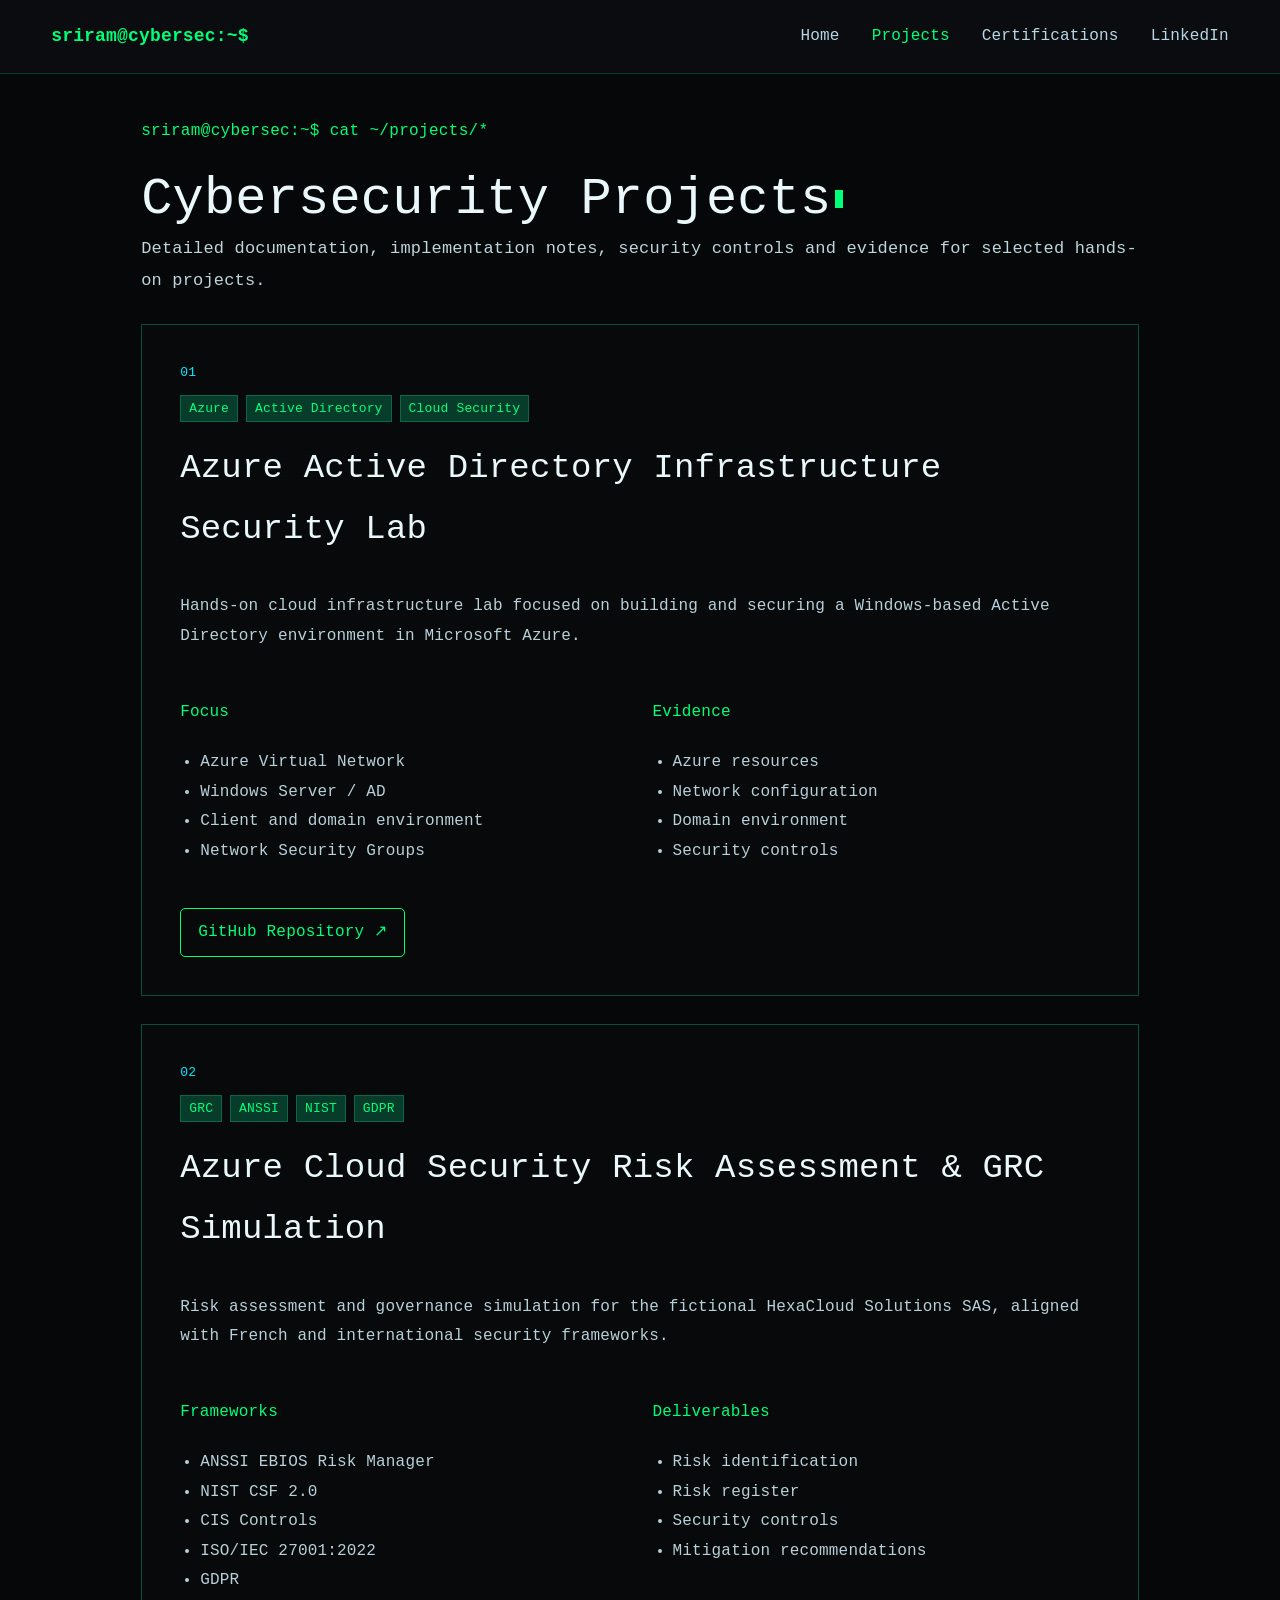
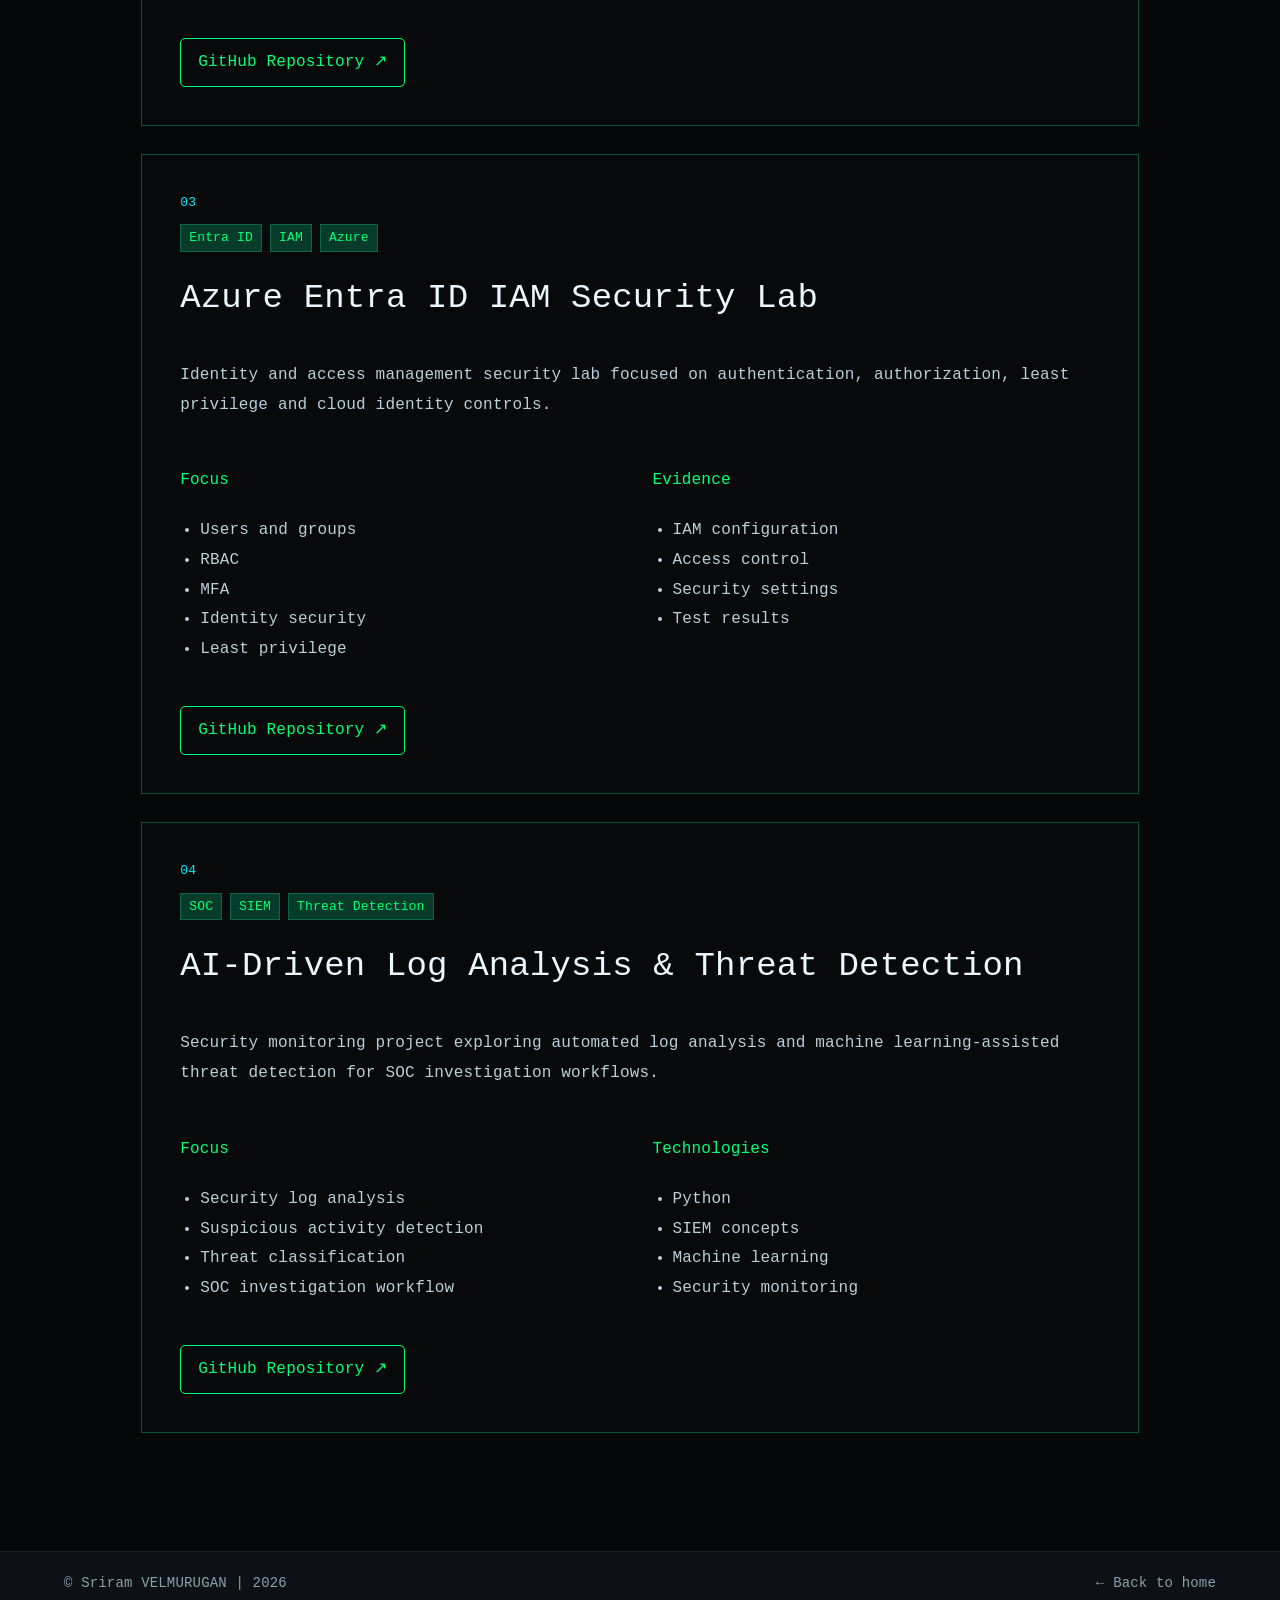
==== projects.html @ 2fcb0ab3 "Update portfolio" ====
<!DOCTYPE html>
<html lang="en">
<head>
  <meta charset="UTF-8">
  <meta name="viewport" content="width=device-width, initial-scale=1.0">
  <title>Projects | Sriram VELMURUGAN</title>
  <link rel="stylesheet" href="assets/style.css">
</head>
<body>
  <div class="scanlines"></div>
  <header class="topbar">
    <a class="brand" href="index.html">sriram@cybersec:~$</a>
    <nav><a href="index.html">Home</a><a class="active" href="projects.html">Projects</a><a href="certifications.html">Certifications</a><a href="https://www.linkedin.com/in/sriram57" target="_blank" rel="noreferrer">LinkedIn</a></nav>
  </header>
  <main class="subpage">
    <div class="section-command">sriram@cybersec:~$ cat ~/projects/*</div>
    <h1>Cybersecurity Projects<span class="cursor"></span></h1>
    <p class="section-lead">Detailed documentation, implementation notes, security controls and evidence for selected hands-on projects.</p>

    <article id="azure-ad" class="detail-card">
      <div class="project-number">01</div><div class="tag-row"><span>Azure</span><span>Active Directory</span><span>Cloud Security</span></div>
      <h2>Azure Active Directory Infrastructure Security Lab</h2>
      <p>Hands-on cloud infrastructure lab focused on building and securing a Windows-based Active Directory environment in Microsoft Azure.</p>
      <div class="detail-grid"><div><h4>Focus</h4><ul><li>Azure Virtual Network</li><li>Windows Server / AD</li><li>Client and domain environment</li><li>Network Security Groups</li></ul></div><div><h4>Evidence</h4><ul><li>Azure resources</li><li>Network configuration</li><li>Domain environment</li><li>Security controls</li></ul></div></div>
      <a class="btn" href="https://github.com/srividho/cloud-ad-identity-security-lab" target="_blank" rel="noreferrer">GitHub Repository ↗</a>
    </article>

    <article id="grc" class="detail-card">
      <div class="project-number">02</div><div class="tag-row"><span>GRC</span><span>ANSSI</span><span>NIST</span><span>GDPR</span></div>
      <h2>Azure Cloud Security Risk Assessment &amp; GRC Simulation</h2>
      <p>Risk assessment and governance simulation for the fictional HexaCloud Solutions SAS, aligned with French and international security frameworks.</p>
      <div class="detail-grid"><div><h4>Frameworks</h4><ul><li>ANSSI EBIOS Risk Manager</li><li>NIST CSF 2.0</li><li>CIS Controls</li><li>ISO/IEC 27001:2022</li><li>GDPR</li></ul></div><div><h4>Deliverables</h4><ul><li>Risk identification</li><li>Risk register</li><li>Security controls</li><li>Mitigation recommendations</li></ul></div></div>
      <a class="btn" href="https://github.com/srividho/hexacloud-azure-cloud-security-risk-assessment" target="_blank" rel="noreferrer">GitHub Repository ↗</a>
    </article>

    <article id="entra-id" class="detail-card">
      <div class="project-number">03</div><div class="tag-row"><span>Entra ID</span><span>IAM</span><span>Azure</span></div>
      <h2>Azure Entra ID IAM Security Lab</h2>
      <p>Identity and access management security lab focused on authentication, authorization, least privilege and cloud identity controls.</p>
      <div class="detail-grid"><div><h4>Focus</h4><ul><li>Users and groups</li><li>RBAC</li><li>MFA</li><li>Identity security</li><li>Least privilege</li></ul></div><div><h4>Evidence</h4><ul><li>IAM configuration</li><li>Access control</li><li>Security settings</li><li>Test results</li></ul></div></div>
      <a class="btn" href="https://github.com/srividho/hexacloud-entra-id-iam-security-lab" target="_blank" rel="noreferrer">GitHub Repository ↗</a>
    </article>

    <article id="log-analysis" class="detail-card">
      <div class="project-number">04</div><div class="tag-row"><span>SOC</span><span>SIEM</span><span>Threat Detection</span></div>
      <h2>AI-Driven Log Analysis &amp; Threat Detection</h2>
      <p>Security monitoring project exploring automated log analysis and machine learning-assisted threat detection for SOC investigation workflows.</p>
      <div class="detail-grid"><div><h4>Focus</h4><ul><li>Security log analysis</li><li>Suspicious activity detection</li><li>Threat classification</li><li>SOC investigation workflow</li></ul></div><div><h4>Technologies</h4><ul><li>Python</li><li>SIEM concepts</li><li>Machine learning</li><li>Security monitoring</li></ul></div></div>
      <a class="btn" href="https://github.com/srividho/AI-Driven-Log-Analysis-Threat-Detection" target="_blank" rel="noreferrer">GitHub Repository ↗</a>
    </article>
  </main>
  <footer><span>© Sriram VELMURUGAN | 2026</span><a href="index.html">← Back to home</a></footer>
</body>
</html>
---- assets/style.css ----
:root{
  --bg:#050708;--panel:#090b0d;--panel2:#101419;--green:#00ff78;--cyan:#00eaff;
  --text:#b8d7e5;--muted:#71909e;--border:#063d2a;--white:#eaf7fb;
  --max:1400px;
}
*{box-sizing:border-box}html{scroll-behavior:smooth}body{margin:0;background:var(--bg);color:var(--text);font-family:"Courier New",Consolas,monospace;line-height:1.7}
a{color:inherit;text-decoration:none}.scanlines{position:fixed;inset:0;pointer-events:none;z-index:50;background:repeating-linear-gradient(0deg,rgba(255,255,255,.018) 0,rgba(255,255,255,.018) 1px,transparent 1px,transparent 4px);opacity:.35}
.topbar{position:sticky;top:0;z-index:40;min-height:64px;padding:0 4%;display:flex;align-items:center;justify-content:space-between;background:rgba(11,13,17,.96);border-bottom:1px solid var(--border);backdrop-filter:blur(10px)}
.brand{color:var(--green);font-size:18px}.topbar nav{display:flex;gap:32px;font-size:16px}.topbar nav a:hover,.topbar nav a.active{color:var(--green)}.menu-btn{display:none;background:none;border:0;color:var(--green);font-size:22px}
main{max-width:var(--max);margin:auto;padding:45px 4% 90px}.terminal-panel{border:1px solid #0c7a4c;border-radius:4px;background:linear-gradient(180deg,#06120e,#080a0c);padding:38px;margin-bottom:100px;box-shadow:0 0 50px rgba(0,255,120,.04)}
.terminal-command,.section-command{color:var(--green);font-size:18px;margin-bottom:42px}.hero-grid{display:grid;grid-template-columns:1.5fr .5fr;gap:50px;align-items:center}.eyebrow{color:var(--cyan);font-size:15px;letter-spacing:1.2px}h1,h2,h3{font-weight:500;margin-top:0}h1{font-size:68px;line-height:1.05;color:var(--white);margin:18px 0}h1 span,h2{color:var(--cyan)}h2{font-size:34px;margin-bottom:32px}h3{color:var(--green);font-size:21px;line-height:1.35}.hero-role{max-width:760px;font-size:20px}.actions{display:flex;gap:12px;flex-wrap:wrap;margin:26px 0}.btn{display:inline-block;border:1px solid var(--green);border-radius:5px;padding:9px 17px;color:var(--green);font-size:16px;transition:.2s}.btn:hover{background:rgba(0,255,120,.08);transform:translateY(-1px)}.btn.primary{background:var(--green);color:#001b0d}.status-line{font-size:16px;color:var(--muted)}.dot{display:inline-block;width:8px;height:8px;border-radius:50%;background:var(--green);box-shadow:0 0 9px var(--green);margin-right:8px}.profile-box{display:flex;justify-content:center}.profile-placeholder{width:260px;height:310px;border:1px solid #145c43;background:#0c1114;display:flex;flex-direction:column;justify-content:center;align-items:center;color:var(--green);font-size:11px}.avatar{width:150px;height:150px;border:1px solid var(--green);border-radius:50%;display:grid;place-items:center;color:var(--cyan);font-size:38px;margin-bottom:20px}
.section{margin-bottom:115px}.section-lead{max-width:900px;margin:-8px 0 34px}.about-grid{display:grid;grid-template-columns:1.3fr .7fr;gap:30px}.terminal-copy,.focus-card,.project-card,.cert-card,.skill-card,.timeline-item,.detail-card{border:1px solid #075133;background:#07090b}.terminal-copy,.focus-card{padding:34px}.focus-card .mini-title{color:var(--green);margin-bottom:15px}.focus-card ul{margin:0;padding-left:20px}.focus-card li{margin:7px 0}
.featured-card{border:1px solid #0b9d61;display:grid;grid-template-columns:1.35fr .65fr;background:#080b0d}.featured-main{padding:32px}.featured-main h3{font-size:29px}.featured-main p{max-width:720px}.tag-row{display:flex;gap:8px;flex-wrap:wrap;margin-bottom:16px}.tag-row span{font-size:11px;padding:3px 8px;background:#073c2b;color:var(--green);border:1px solid #0a6646}.metrics{display:grid;grid-template-columns:1fr 1fr;gap:1px;background:#082116}.metrics div{background:#12161b;display:grid;place-items:center;align-content:center;min-height:130px;text-align:center}.metrics strong{color:var(--cyan);font-size:21px}.metrics span{font-size:11px;margin-top:5px}
.project-grid{display:grid;grid-template-columns:1fr 1fr;gap:24px}.project-card{padding:34px;min-height:360px;position:relative}.project-number{color:var(--cyan);font-size:13px;margin-bottom:12px}.project-card p{min-height:110px}.stack{color:#84a7b5;font-size:13px;border-top:1px dashed #17372a;padding-top:14px;margin-top:14px}.text-link{display:inline-block;color:var(--green);font-size:13px;margin-top:18px}.text-link:hover{color:var(--cyan)}
.cert-grid{display:grid;grid-template-columns:repeat(3,1fr);gap:22px}.cert-grid.full{grid-template-columns:repeat(3,1fr)}.cert-card{padding:25px;min-height:290px}.cert-icon{display:block;color:var(--cyan);font-size:12px;margin-bottom:15px}.cert-category{font-size:13px;color:var(--green);display:block;margin-bottom:12px}.cert-card strong{color:var(--white);font-size:13px}.cert-card p{font-size:15px;color:#9bb9c5}.skill-grid{display:grid;grid-template-columns:repeat(4,1fr);gap:16px}.skill-card{padding:28px}.skill-icon{font-size:34px;margin-bottom:10px}.skill-card h3{font-size:21px}.skill-card p{font-size:15px}
.timeline{display:grid;gap:15px}.timeline-item{display:grid;grid-template-columns:150px 1fr;gap:25px;padding:28px}.timeline-item .time{color:var(--cyan);font-size:15px}.timeline-item h3{margin-bottom:3px}.timeline-item p{margin:0}.timeline-item span{font-size:11px;color:var(--muted)}
.contact{border-top:1px solid var(--border);padding-top:55px}.subpage{max-width:1100px}.subpage h1{font-size:52px}.detail-card{padding:38px;margin:28px 0}.detail-card h2{color:var(--white);font-size:34px}.detail-grid{display:grid;grid-template-columns:1fr 1fr;gap:25px;margin:25px 0}.detail-grid h4{color:var(--green);font-weight:normal}.detail-grid ul{padding-left:20px}.secondary{min-height:240px}
footer{border-top:1px solid #17221e;background:#0d1015;padding:20px 5%;display:flex;justify-content:space-between;color:#86a2ad;font-size:15px}
.cursor{display:inline-block;width:8px;height:18px;background:var(--green);margin-left:4px;vertical-align:middle;animation:blink 1s steps(2,end) infinite}@keyframes blink{50%{opacity:0}}
@media(max-width:850px){.topbar nav{display:none}.menu-btn{display:block}.hero-grid,.about-grid,.featured-card,.detail-grid{grid-template-columns:1fr}.project-grid,.cert-grid,.cert-grid.full{grid-template-columns:1fr 1fr}.skill-grid{grid-template-columns:1fr 1fr}.profile-box{justify-content:flex-start}.metrics{min-height:220px}h1{font-size:43px}}
@media(max-width:560px){main{padding:24px 18px 50px}.project-grid,.cert-grid,.cert-grid.full,.skill-grid{grid-template-columns:1fr}.terminal-panel{padding:20px}.hero-role{font-size:15px}.subpage h1{font-size:34px}.timeline-item{grid-template-columns:1fr;gap:5px}footer{flex-direction:column;gap:8px}}


/* Larger desktop presentation */
@media (min-width: 1100px) {
  .topbar { min-height: 74px; }
  .hero-role { max-width: 850px; }
  .section-lead { font-size: 16px; line-height: 1.9; }
  .project-card p, .cert-card p, .skill-card p { font-size: 15px; line-height: 1.8; }
  .project-card, .cert-card { border-radius: 3px; }
  .project-grid { gap: 30px; }
  .cert-grid { gap: 28px; }
  .skill-grid { gap: 22px; }
}

@media (max-width: 850px) {
  h1 { font-size: 50px; }
  h2 { font-size: 30px; }
  .hero-role { font-size: 16px; }
}

@media (max-width: 560px) {
  main { padding: 28px 18px 60px; }
  h1 { font-size: 40px; }
  h2 { font-size: 27px; }
  .hero-role { font-size: 15px; }
}


/* =========================
   Readability pass
   ========================= */
body {
  font-size: 17px;
  line-height: 1.8;
}

.topbar .brand {
  font-size: 18px;
  font-weight: 600;
}

.topbar nav a {
  font-size: 16px;
}

.terminal-command,
.section-command {
  font-size: 16px;
  line-height: 1.7;
}

.eyebrow {
  font-size: 15px;
  font-weight: 600;
}

.hero-role {
  font-size: 19px;
  line-height: 1.85;
  color: #c6dce4;
}

.status-line {
  font-size: 15px;
  line-height: 1.7;
  color: #9ab5c0;
}

.section-lead {
  font-size: 17px;
  line-height: 1.85;
  color: #b8d0d9;
}

.terminal-copy p {
  font-size: 17px;
  line-height: 1.9;
}

.focus-card li {
  font-size: 16px;
  line-height: 1.8;
}

.tag-row span,
.cert-category,
.project-number {
  font-size: 13px;
  line-height: 1.5;
}

.project-card p,
.cert-card p,
.skill-card p,
.detail-card p,
.detail-grid li {
  font-size: 16px;
  line-height: 1.85;
  color: #b8d0d9;
}

.stack {
  font-size: 14px;
  line-height: 1.7;
}

.text-link {
  font-size: 16px;
  font-weight: 600;
}

.cert-card strong {
  font-size: 15px;
}

.skill-card h3 {
  font-size: 20px;
}

.skill-card p {
  font-size: 15px;
}

.timeline-item .time {
  font-size: 14px;
}

.timeline-item p {
  font-size: 16px;
}

.timeline-item span {
  font-size: 14px;
  line-height: 1.7;
}

.detail-grid h4 {
  font-size: 16px;
}

footer {
  font-size: 14px;
}

@media (max-width: 850px) {
  body { font-size: 16px; }
  .hero-role { font-size: 17px; }
  .status-line { font-size: 14px; }
  .section-lead { font-size: 16px; }
}

@media (max-width: 560px) {
  body { font-size: 15px; }
  .terminal-command,
  .section-command { font-size: 14px; }
  .hero-role { font-size: 16px; }
  .status-line { font-size: 14px; }
  .section-lead { font-size: 15px; }
  .project-card p,
  .cert-card p,
  .skill-card p,
  .detail-card p,
  .detail-grid li { font-size: 15px; }
}


/* Certification page — clean professional layout */
.cert-grid.full {
  grid-template-columns: repeat(3, minmax(0, 1fr));
  gap: 20px;
  align-items: stretch;
}

.cert-card {
  padding: 24px 25px;
  min-height: 270px;
  display: flex;
  flex-direction: column;
  justify-content: flex-start;
}

.cert-card h2 {
  font-size: 22px;
  line-height: 1.35;
  margin: 0 0 8px;
  color: #eaf7fb;
}

.cert-card .cert-category {
  font-size: 12px;
  line-height: 1.4;
  letter-spacing: .3px;
  margin: 0 0 10px;
}

.cert-card .cert-icon {
  font-size: 11px;
  margin: 0 0 8px;
}

.cert-card strong {
  font-size: 14px;
  line-height: 1.5;
  margin-bottom: 8px;
}

.cert-card p {
  font-size: 14px;
  line-height: 1.65;
  margin: 0 0 18px;
  color: #a9c5cf;
}

.cert-card .btn {
  align-self: flex-start;
  margin-top: auto;
  font-size: 13px;
  padding: 7px 13px;
}

.cert-card.secondary {
  min-height: 245px;
}

.subpage > .section-lead {
  margin-bottom: 28px;
}

@media (max-width: 950px) {
  .cert-grid.full {
    grid-template-columns: repeat(2, minmax(0, 1fr));
  }
}

@media (max-width: 600px) {
  .cert-grid.full {
    grid-template-columns: 1fr;
    gap: 16px;
  }
  .cert-card,
  .cert-card.secondary {
    min-height: 0;
  }
  .cert-card h2 {
    font-size: 21px;
  }
}


/* Final certification typography cleanup */
.subpage .section-command {
  margin-bottom: 28px;
}
.subpage h1 {
  margin-bottom: 14px;
}
.cert-grid.full {
  grid-template-columns: repeat(3, minmax(0, 1fr));
  gap: 22px;
}
.cert-card {
  padding: 24px;
  min-height: 260px;
}
.cert-card h2 {
  font-size: 22px;
  line-height: 1.35;
  margin: 0 0 8px;
  color: #eaf7fb;
}
.cert-card .cert-category {
  font-size: 12px;
  line-height: 1.4;
  margin-bottom: 10px;
}
.cert-card p {
  font-size: 14px;
  line-height: 1.65;
  margin: 0 0 18px;
  color: #a9c5cf;
}
.cert-card .btn {
  margin-top: auto;
  align-self: flex-start;
  font-size: 13px;
  padding: 7px 13px;
}
.cert-card.secondary {
  min-height: 240px;
}
@media (max-width: 950px) {
  .cert-grid.full { grid-template-columns: repeat(2, minmax(0, 1fr)); }
}
@media (max-width: 600px) {
  .cert-grid.full { grid-template-columns: 1fr; gap: 16px; }
  .cert-card, .cert-card.secondary { min-height: 0; }
}


/* Dedicated page navigation and clean certification grid */
.section-more {
  display: flex;
  justify-content: center;
  margin-top: 26px;
}
.cert-grid.full {
  grid-template-columns: repeat(3, minmax(0, 1fr));
  gap: 22px;
  align-items: stretch;
}
.cert-grid.full .cert-card {
  min-height: 270px;
}
.cert-grid.full .cert-card h2 {
  font-size: 22px;
  line-height: 1.35;
}
.cert-grid.full .cert-card p {
  font-size: 14px;
  line-height: 1.65;
}
.cert-grid.full .cert-card .btn {
  margin-top: auto;
}
@media (max-width: 950px) {
  .cert-grid.full { grid-template-columns: repeat(2, minmax(0, 1fr)); }
}
@media (max-width: 600px) {
  .cert-grid.full { grid-template-columns: 1fr; }
}


/* Final hero and defensive-security presentation */
.hero-grid {
  grid-template-columns: 1fr;
}
.social-links {
  display: flex;
  align-items: center;
  gap: 16px;
  margin: 28px 0 20px;
}
.social-icon {
  width: 48px;
  height: 48px;
  display: grid;
  place-items: center;
  border: 1px solid var(--green);
  border-radius: 5px;
  color: var(--green);
  background: rgba(0,255,120,.02);
  transition: .2s ease;
}
.social-icon:hover {
  color: var(--cyan);
  border-color: var(--cyan);
  background: rgba(0,234,255,.05);
  transform: translateY(-2px);
}
.social-icon svg {
  width: 23px;
  height: 23px;
  fill: currentColor;
}
.skill-grid {
  grid-template-columns: repeat(4, minmax(0, 1fr));
}
.skill-card {
  min-height: 245px;
}
.skill-card p {
  line-height: 1.75;
}
@media (max-width: 950px) {
  .skill-grid { grid-template-columns: repeat(2, minmax(0, 1fr)); }
}
@media (max-width: 600px) {
  .skill-grid { grid-template-columns: 1fr; }
  .social-icon { width: 44px; height: 44px; }
}


/* Experience & education — detailed professional presentation */
.experience-list {
  display: grid;
  gap: 26px;
}
.experience-card {
  border: 1px solid #075133;
  background: #07090b;
  padding: 30px;
}
.experience-header {
  display: flex;
  justify-content: space-between;
  gap: 25px;
  align-items: flex-start;
  border-bottom: 1px solid #143126;
  padding-bottom: 20px;
  margin-bottom: 20px;
}
.experience-type {
  color: var(--green);
  font-size: 12px;
  letter-spacing: 1px;
  font-weight: 600;
}
.experience-header h3 {
  color: var(--cyan);
  font-size: 25px;
  margin: 7px 0 2px;
}
.experience-header .role {
  color: #e1f0f4;
  font-size: 16px;
  margin: 0;
}
.experience-header .period {
  color: #8da9b4;
  font-size: 14px;
  margin: 3px 0 0;
}
.experience-number {
  color: var(--cyan);
  font-size: 14px;
  border: 1px solid #075133;
  padding: 5px 9px;
}
.experience-project {
  display: flex;
  gap: 12px;
  flex-wrap: wrap;
  font-size: 15px;
  margin-bottom: 16px;
}
.experience-project strong {
  color: var(--green);
  font-weight: 600;
}
.experience-summary {
  color: #c2d8df;
  font-size: 16px;
  line-height: 1.8;
  max-width: 1000px;
}
.experience-columns {
  display: grid;
  grid-template-columns: 1.35fr .65fr;
  gap: 34px;
  margin-top: 25px;
}
.experience-columns h4,
.education-focus strong {
  color: var(--green);
  font-size: 16px;
  font-weight: 600;
  margin: 0 0 12px;
}
.experience-columns ul {
  margin: 0;
  padding-left: 20px;
}
.experience-columns li {
  color: #afc9d2;
  font-size: 14px;
  line-height: 1.75;
  margin-bottom: 8px;
}
.skill-pills {
  display: flex;
  gap: 8px;
  flex-wrap: wrap;
}
.skill-pills span {
  border: 1px solid #18543d;
  background: #0a1712;
  color: #b8d7e5;
  padding: 5px 9px;
  font-size: 12px;
  line-height: 1.4;
}
.curriculum-grid {
  display: grid;
  grid-template-columns: 1fr 1fr;
  gap: 22px;
  margin-top: 24px;
}
.curriculum-year {
  border: 1px solid #123d2c;
  background: #090d0e;
  padding: 22px;
}
.curriculum-year h4 {
  color: var(--cyan);
  font-size: 17px;
  margin: 0 0 14px;
}
.curriculum-year ul {
  margin: 0;
  padding-left: 19px;
}
.curriculum-year li {
  color: #b3ced7;
  font-size: 14px;
  line-height: 1.7;
  margin-bottom: 6px;
}
.education-focus {
  border-top: 1px dashed #174431;
  margin-top: 24px;
  padding-top: 20px;
}
@media (max-width: 850px) {
  .experience-columns,
  .curriculum-grid {
    grid-template-columns: 1fr;
  }
}
@media (max-width: 560px) {
  .experience-card {
    padding: 22px;
  }
  .experience-header {
    gap: 12px;
  }
  .experience-header h3 {
    font-size: 21px;
  }
  .experience-columns li,
  .curriculum-year li {
    font-size: 13px;
  }
}


/* =========================================================
   High-clarity portfolio pass
   Designed for large desktop / high-DPI displays
   ========================================================= */
html {
  scroll-behavior: smooth;
  -webkit-font-smoothing: antialiased;
  text-rendering: optimizeLegibility;
}

body {
  font-size: 17px;
  line-height: 1.8;
  letter-spacing: .01em;
}

main {
  max-width: 1440px;
}

.section {
  margin-bottom: 120px;
}

.section-command {
  font-size: 16px;
  line-height: 1.6;
  letter-spacing: .02em;
}

.section h2 {
  font-size: 38px;
  line-height: 1.2;
  letter-spacing: .01em;
}

.section-lead {
  max-width: 1050px;
  font-size: 17px;
  line-height: 1.85;
  color: #bfd5dd;
}

/* Timeline */
.timeline {
  position: relative;
  margin-top: 48px;
  padding-left: 190px;
}

.timeline::before {
  content: "";
  position: absolute;
  left: 170px;
  top: 0;
  bottom: 0;
  width: 1px;
  background: #164d38;
}

.timeline-entry {
  position: relative;
  display: grid;
  grid-template-columns: 1fr;
  margin-bottom: 38px;
}

.timeline-date {
  position: absolute;
  left: -190px;
  top: 27px;
  width: 150px;
  color: #8fb5c2;
  font-size: 13px;
  line-height: 1.5;
  letter-spacing: .7px;
  text-align: right;
  font-weight: 600;
}

.timeline-marker {
  position: absolute;
  left: -27px;
  top: 28px;
  width: 12px;
  height: 12px;
  border: 2px solid #00ff78;
  background: #050708;
  border-radius: 50%;
  box-shadow: 0 0 14px rgba(0,255,120,.28);
  z-index: 2;
}

.timeline-content {
  border: 1px solid #14543b;
  background: rgba(7, 10, 11, .88);
  padding: 30px 32px;
}

.timeline-type {
  color: #00ff78;
  font-size: 12px;
  font-weight: 700;
  letter-spacing: 1.2px;
}

.timeline-content h3 {
  color: #00eaff;
  font-size: 27px;
  line-height: 1.25;
  margin: 7px 0 2px;
}

.timeline-org {
  color: #e2f0f4;
  font-size: 16px;
  line-height: 1.6;
  margin: 0;
}

.timeline-summary {
  color: #c5dbe2;
  font-size: 16px;
  line-height: 1.8;
  margin: 17px 0 0;
  max-width: 1050px;
}

.timeline-grid {
  display: grid;
  grid-template-columns: minmax(0, 1.45fr) minmax(260px, .75fr);
  gap: 36px;
  margin-top: 24px;
  padding-top: 23px;
  border-top: 1px solid #123b2c;
}

.timeline-grid h4 {
  color: #00ff78;
  font-size: 16px;
  line-height: 1.4;
  margin: 0 0 12px;
}

.timeline-grid ul {
  margin: 0;
  padding-left: 21px;
}

.timeline-grid li {
  color: #b8d0d8;
  font-size: 15px;
  line-height: 1.75;
  margin-bottom: 8px;
}

.timeline .skill-pills {
  display: flex;
  flex-wrap: wrap;
  gap: 8px;
}

.timeline .skill-pills span {
  display: inline-block;
  border: 1px solid #1b5b41;
  background: #091712;
  color: #c1d9e1;
  padding: 6px 10px;
  font-size: 12px;
  line-height: 1.45;
  white-space: nowrap;
}

@media (min-width: 1600px) {
  body {
    font-size: 18px;
  }
  main {
    max-width: 1500px;
  }
  .timeline {
    padding-left: 215px;
  }
  .timeline::before {
    left: 190px;
  }
  .timeline-date {
    left: -215px;
    width: 175px;
    font-size: 14px;
  }
  .timeline-marker {
    left: -28px;
  }
  .timeline-content {
    padding: 34px 38px;
  }
  .timeline-content h3 {
    font-size: 29px;
  }
  .timeline-summary,
  .timeline-grid li {
    font-size: 16px;
  }
}

@media (max-width: 900px) {
  .timeline {
    padding-left: 28px;
  }
  .timeline::before {
    left: 7px;
  }
  .timeline-date {
    position: static;
    width: auto;
    text-align: left;
    margin: 0 0 9px;
    padding-left: 0;
    font-size: 13px;
  }
  .timeline-marker {
    left: 1px;
    top: 4px;
  }
  .timeline-content {
    padding: 24px;
  }
  .timeline-grid {
    grid-template-columns: 1fr;
    gap: 24px;
  }
}

@media (max-width: 560px) {
  .section h2 {
    font-size: 30px;
  }
  .section-lead {
    font-size: 15px;
  }
  .timeline-content h3 {
    font-size: 23px;
  }
  .timeline-org {
    font-size: 15px;
  }
  .timeline-summary {
    font-size: 15px;
  }
  .timeline-grid li {
    font-size: 14px;
  }
}


/* Final professional UI pass */
.skill-icon.skill-mark {
  display: grid;
  place-items: center;
  width: 48px;
  height: 48px;
  border: 1px solid #1b5b41;
  background: #09120f;
  color: #00eaff;
  font-family: "SFMono-Regular", Consolas, "Liberation Mono", monospace;
  font-size: 11px;
  font-weight: 700;
  letter-spacing: .5px;
  border-radius: 3px;
}
.contact-section .section-lead {
  max-width: 900px;
}
.contact-socials {
  margin-top: 30px;
}
footer {
  font-size: 14px;
  line-height: 1.6;
}
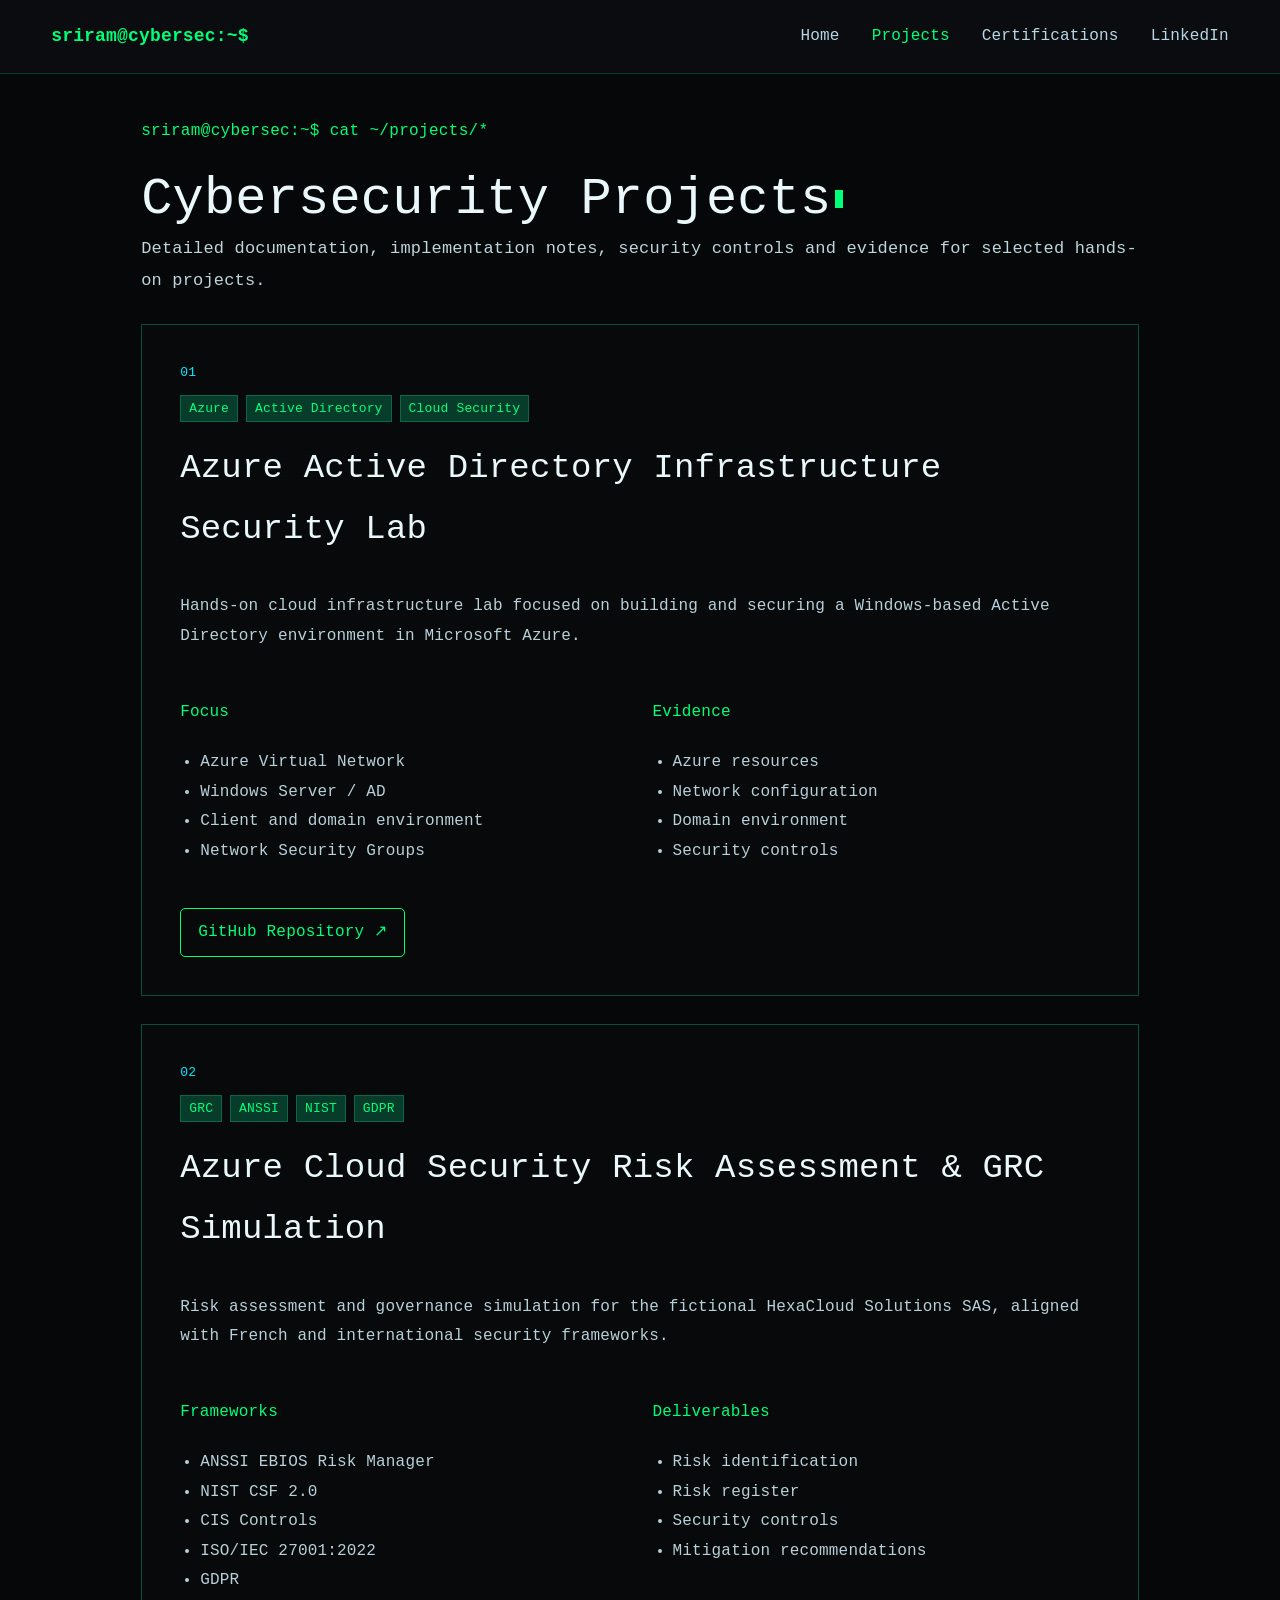
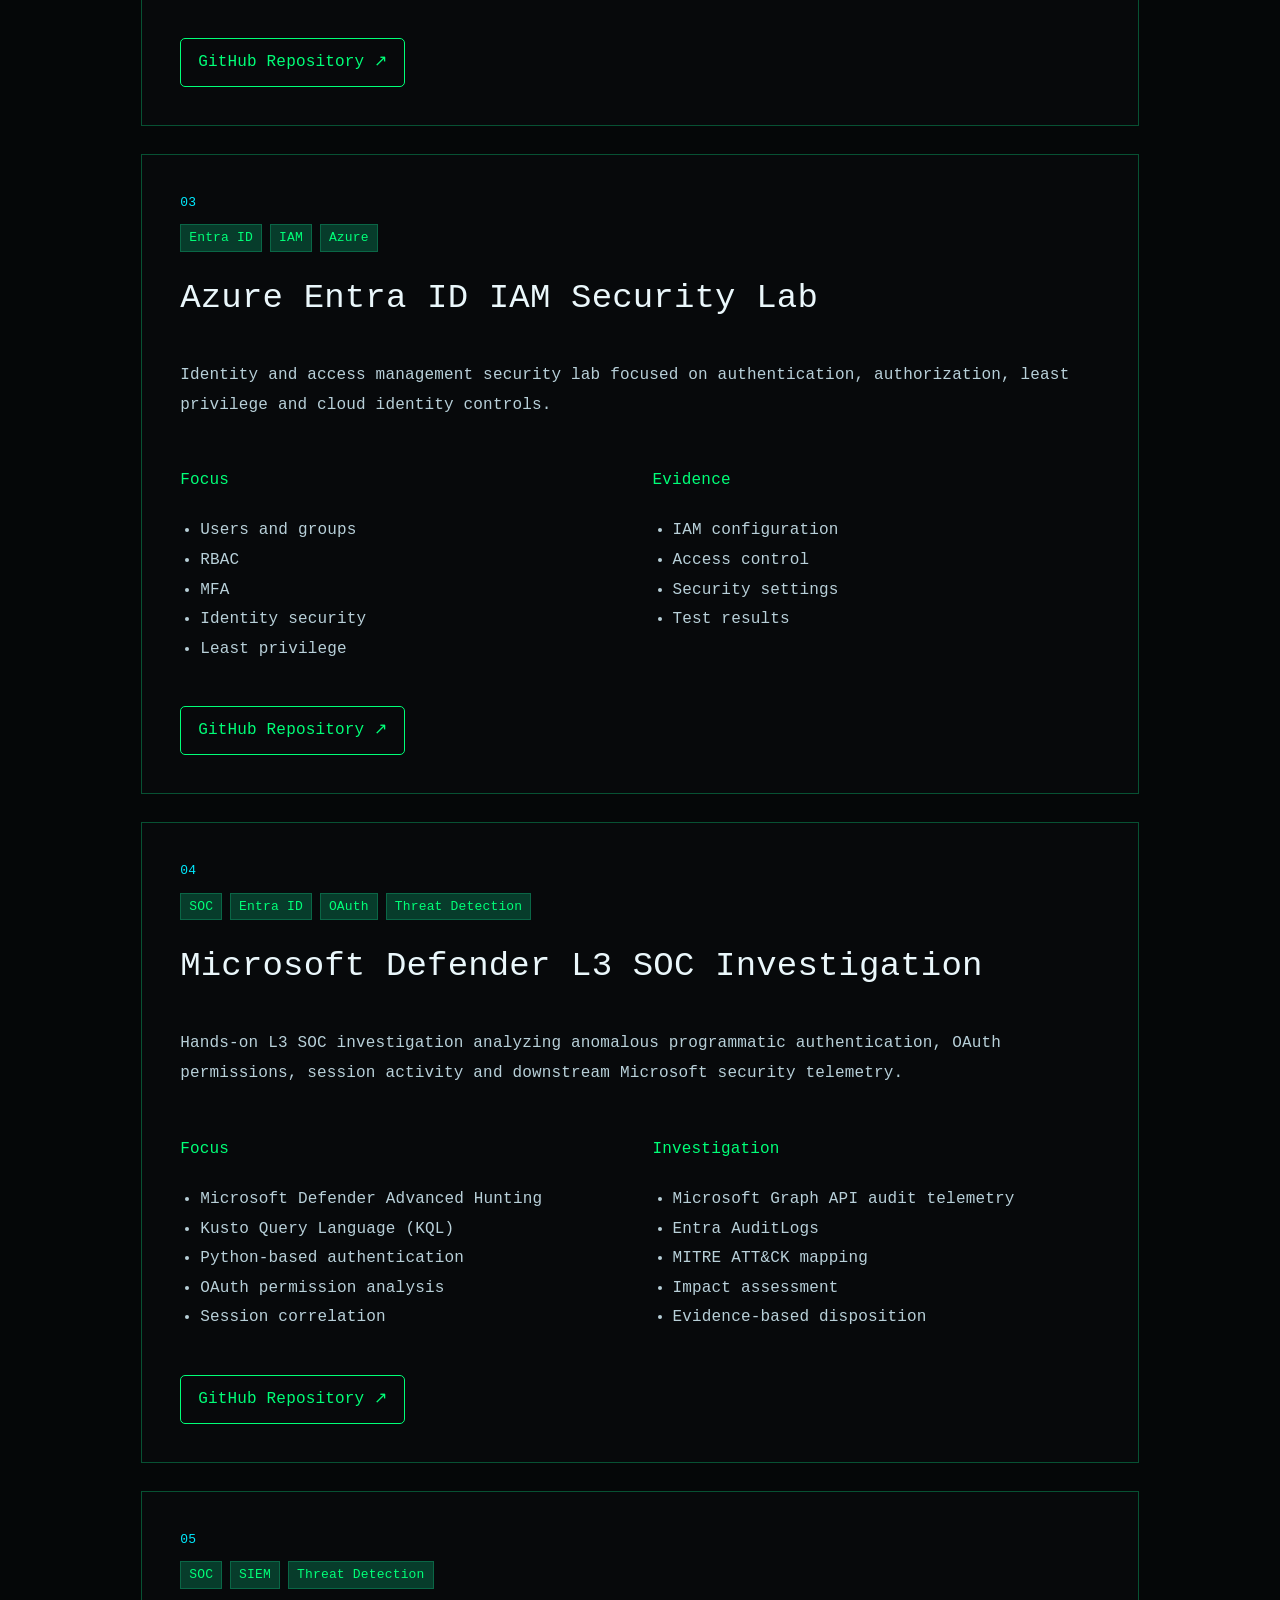
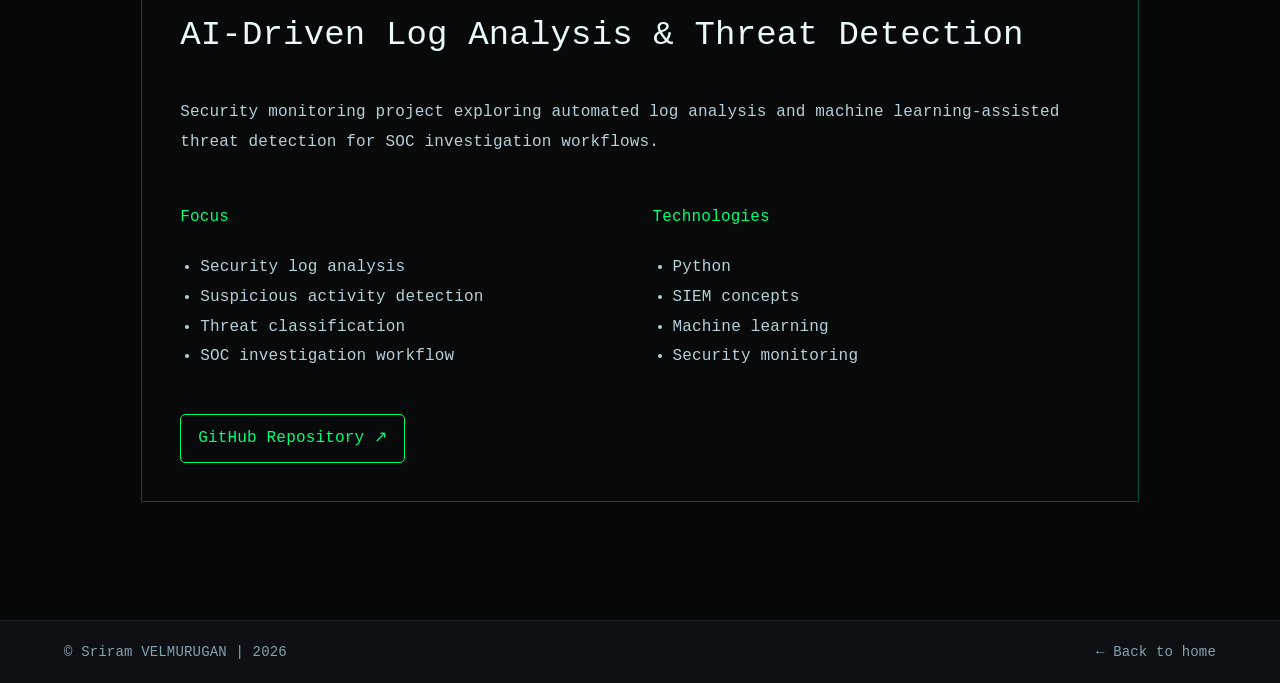
==== commit 709c76e8: "Update portfolio projects" ====
--- a/projects.html
+++ b/projects.html
@@ -41,8 +41,17 @@
       <a class="btn" href="https://github.com/srividho/hexacloud-entra-id-iam-security-lab" target="_blank" rel="noreferrer">GitHub Repository ↗</a>
     </article>
 
+
+    <article id="defender-l3" class="detail-card">
+      <div class="project-number">04</div><div class="tag-row"><span>SOC</span><span>Entra ID</span><span>OAuth</span><span>Threat Detection</span></div>
+      <h2>Microsoft Defender L3 SOC Investigation</h2>
+      <p>Hands-on L3 SOC investigation analyzing anomalous programmatic authentication, OAuth permissions, session activity and downstream Microsoft security telemetry.</p>
+      <div class="detail-grid"><div><h4>Focus</h4><ul><li>Microsoft Defender Advanced Hunting</li><li>Kusto Query Language (KQL)</li><li>Python-based authentication</li><li>OAuth permission analysis</li><li>Session correlation</li></ul></div><div><h4>Investigation</h4><ul><li>Microsoft Graph API audit telemetry</li><li>Entra AuditLogs</li><li>MITRE ATT&amp;CK mapping</li><li>Impact assessment</li><li>Evidence-based disposition</li></ul></div></div>
+      <a class="btn" href="https://github.com/srividho/microsoft-defender-l3-oauth-investigation" target="_blank" rel="noreferrer">GitHub Repository ↗</a>
+    </article>
+
     <article id="log-analysis" class="detail-card">
-      <div class="project-number">04</div><div class="tag-row"><span>SOC</span><span>SIEM</span><span>Threat Detection</span></div>
+      <div class="project-number">05</div><div class="tag-row"><span>SOC</span><span>SIEM</span><span>Threat Detection</span></div>
       <h2>AI-Driven Log Analysis &amp; Threat Detection</h2>
       <p>Security monitoring project exploring automated log analysis and machine learning-assisted threat detection for SOC investigation workflows.</p>
       <div class="detail-grid"><div><h4>Focus</h4><ul><li>Security log analysis</li><li>Suspicious activity detection</li><li>Threat classification</li><li>SOC investigation workflow</li></ul></div><div><h4>Technologies</h4><ul><li>Python</li><li>SIEM concepts</li><li>Machine learning</li><li>Security monitoring</li></ul></div></div>
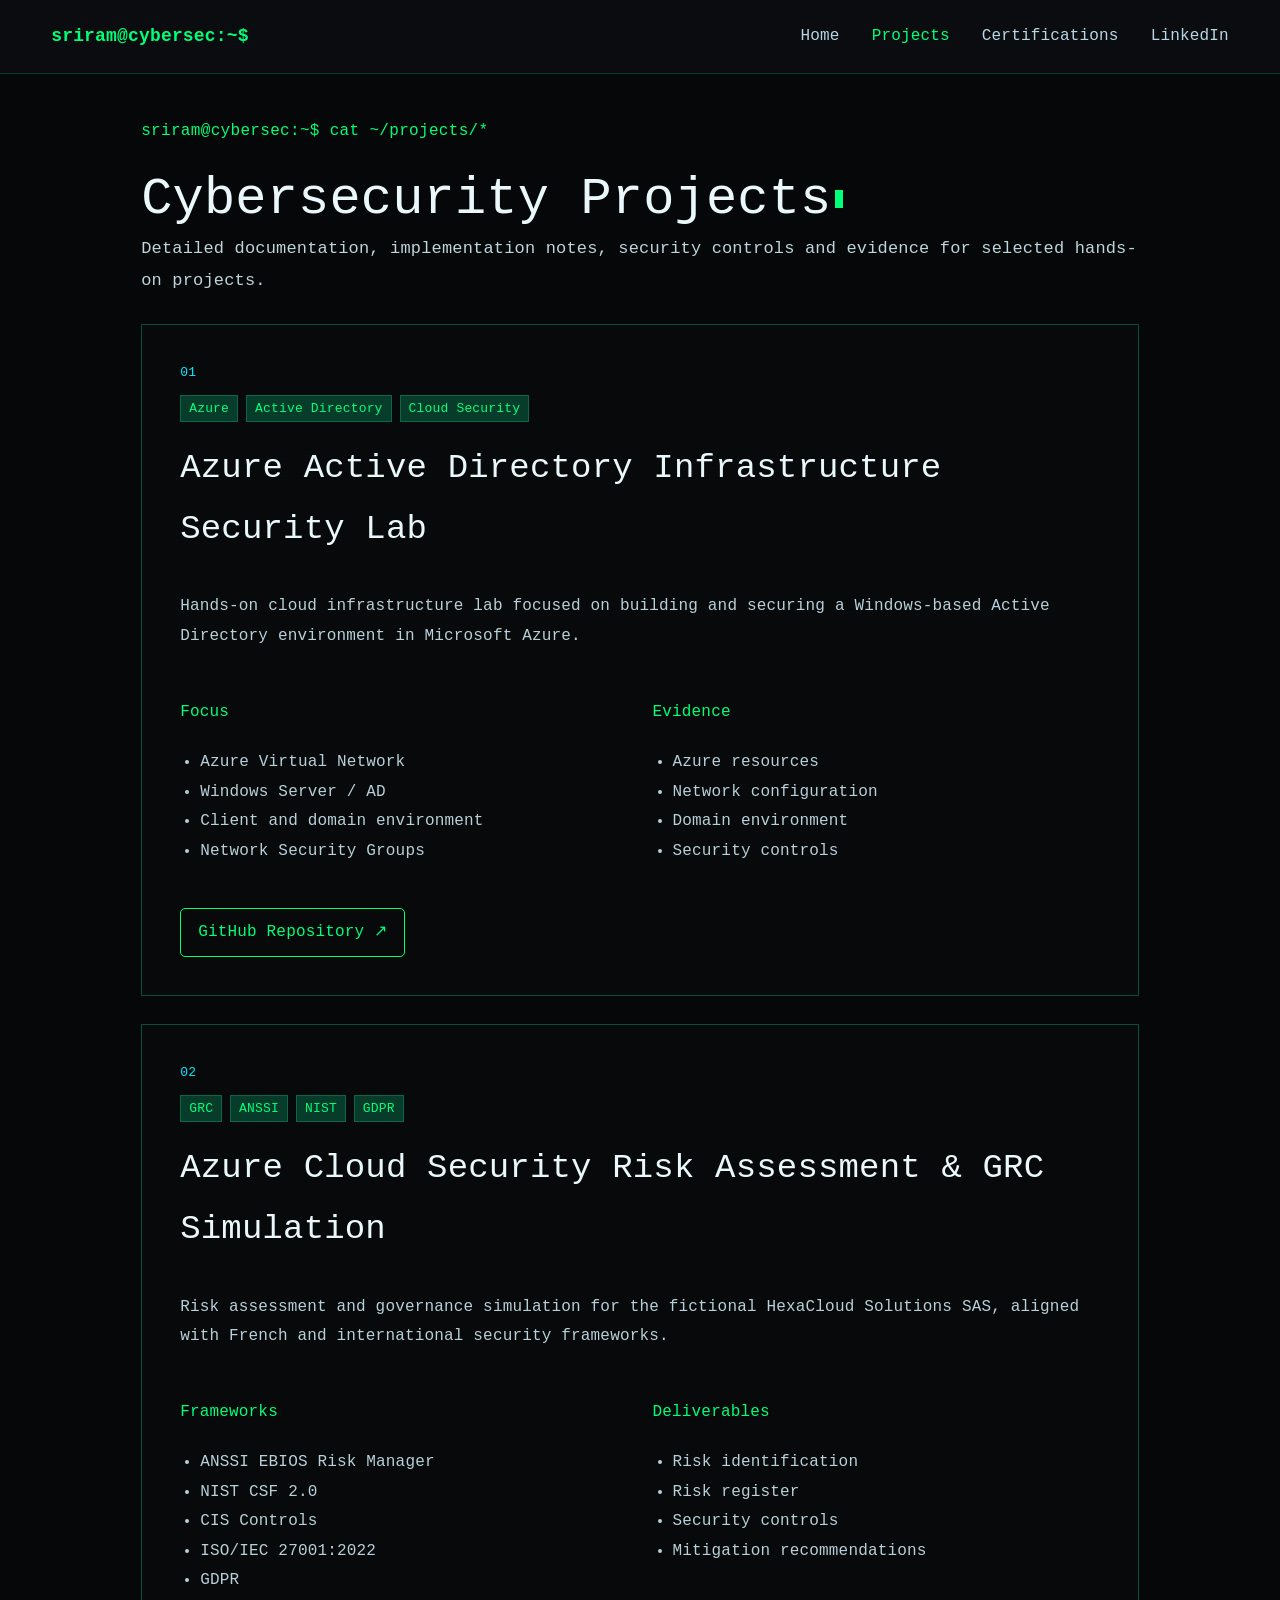
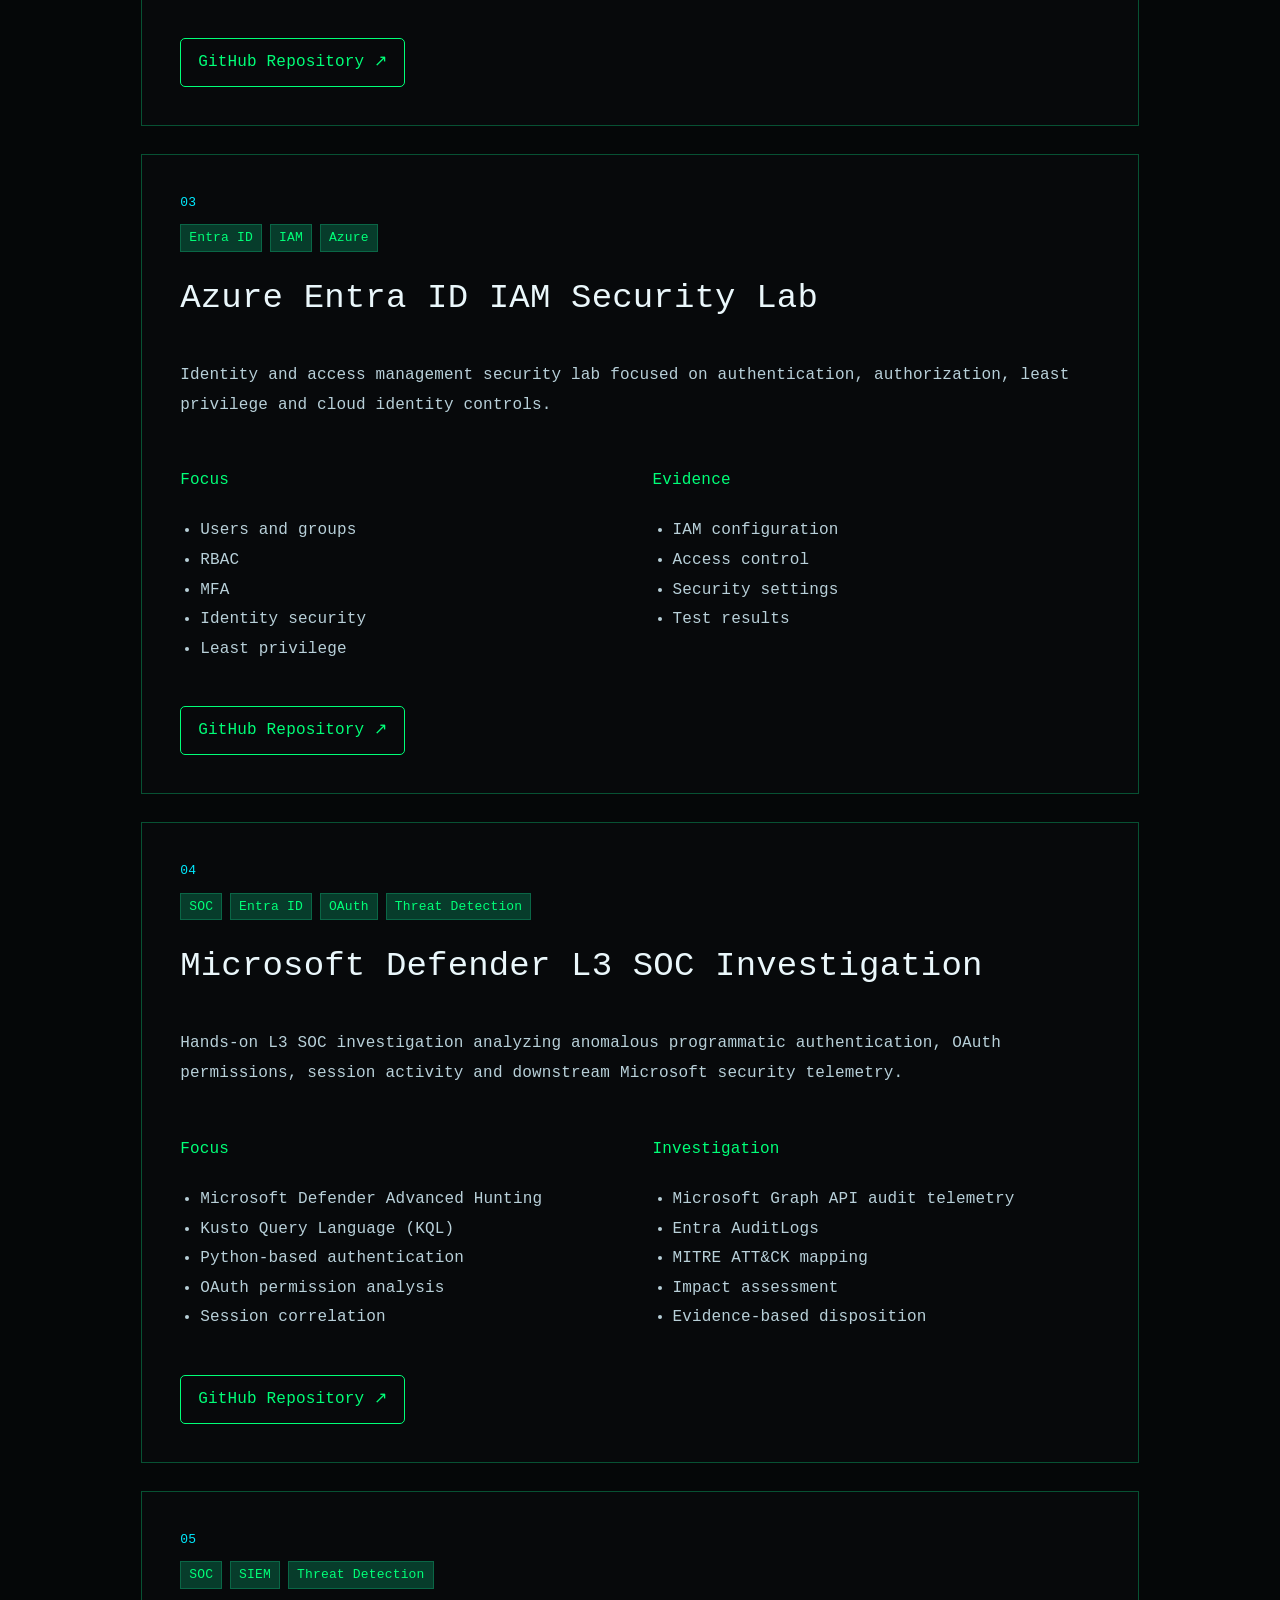
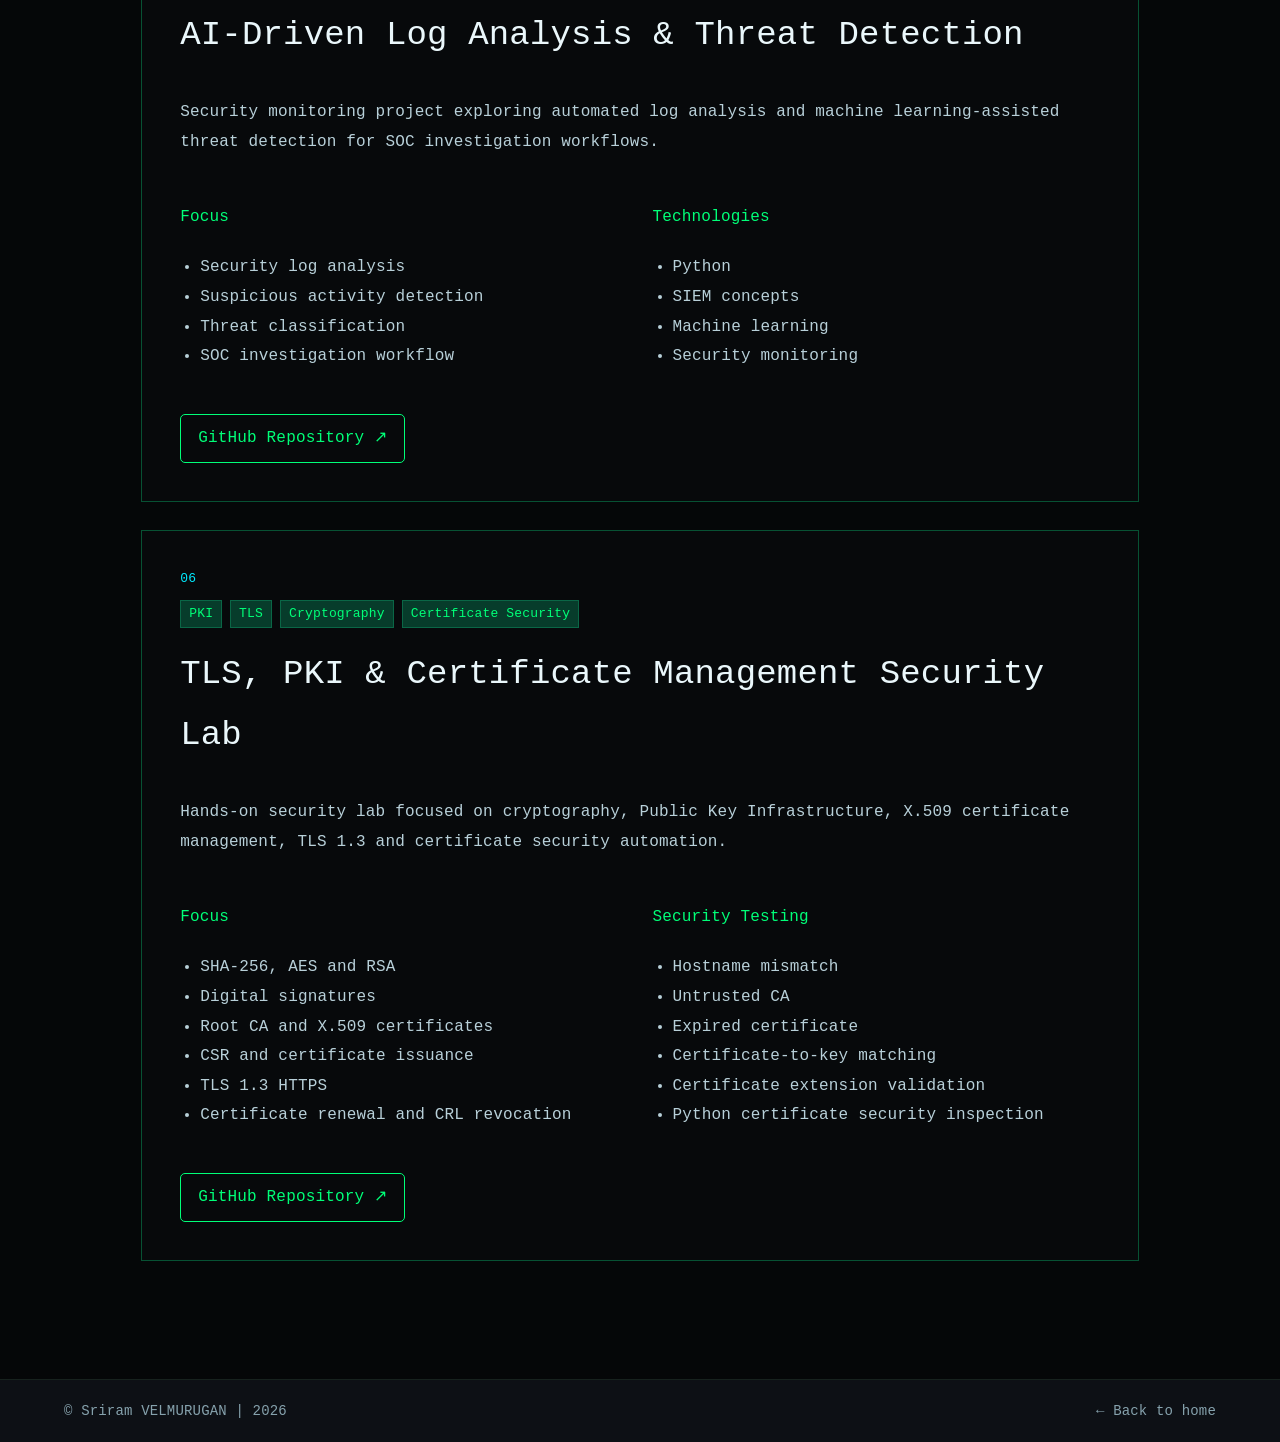
==== commit 39dc2027: "Update featured project and add TLS PKI project" ====
--- a/projects.html
+++ b/projects.html
@@ -57,6 +57,14 @@
       <div class="detail-grid"><div><h4>Focus</h4><ul><li>Security log analysis</li><li>Suspicious activity detection</li><li>Threat classification</li><li>SOC investigation workflow</li></ul></div><div><h4>Technologies</h4><ul><li>Python</li><li>SIEM concepts</li><li>Machine learning</li><li>Security monitoring</li></ul></div></div>
       <a class="btn" href="https://github.com/srividho/AI-Driven-Log-Analysis-Threat-Detection" target="_blank" rel="noreferrer">GitHub Repository ↗</a>
     </article>
+
+    <article id="tls-pki" class="detail-card">
+      <div class="project-number">06</div><div class="tag-row"><span>PKI</span><span>TLS</span><span>Cryptography</span><span>Certificate Security</span></div>
+      <h2>TLS, PKI &amp; Certificate Management Security Lab</h2>
+      <p>Hands-on security lab focused on cryptography, Public Key Infrastructure, X.509 certificate management, TLS 1.3 and certificate security automation.</p>
+      <div class="detail-grid"><div><h4>Focus</h4><ul><li>SHA-256, AES and RSA</li><li>Digital signatures</li><li>Root CA and X.509 certificates</li><li>CSR and certificate issuance</li><li>TLS 1.3 HTTPS</li><li>Certificate renewal and CRL revocation</li></ul></div><div><h4>Security Testing</h4><ul><li>Hostname mismatch</li><li>Untrusted CA</li><li>Expired certificate</li><li>Certificate-to-key matching</li><li>Certificate extension validation</li><li>Python certificate security inspection</li></ul></div></div>
+      <a class="btn" href="https://github.com/srividho/TLS-PKI-Certificate-Security-Lab" target="_blank" rel="noreferrer">GitHub Repository ↗</a>
+    </article>
   </main>
   <footer><span>© Sriram VELMURUGAN | 2026</span><a href="index.html">← Back to home</a></footer>
 </body>
